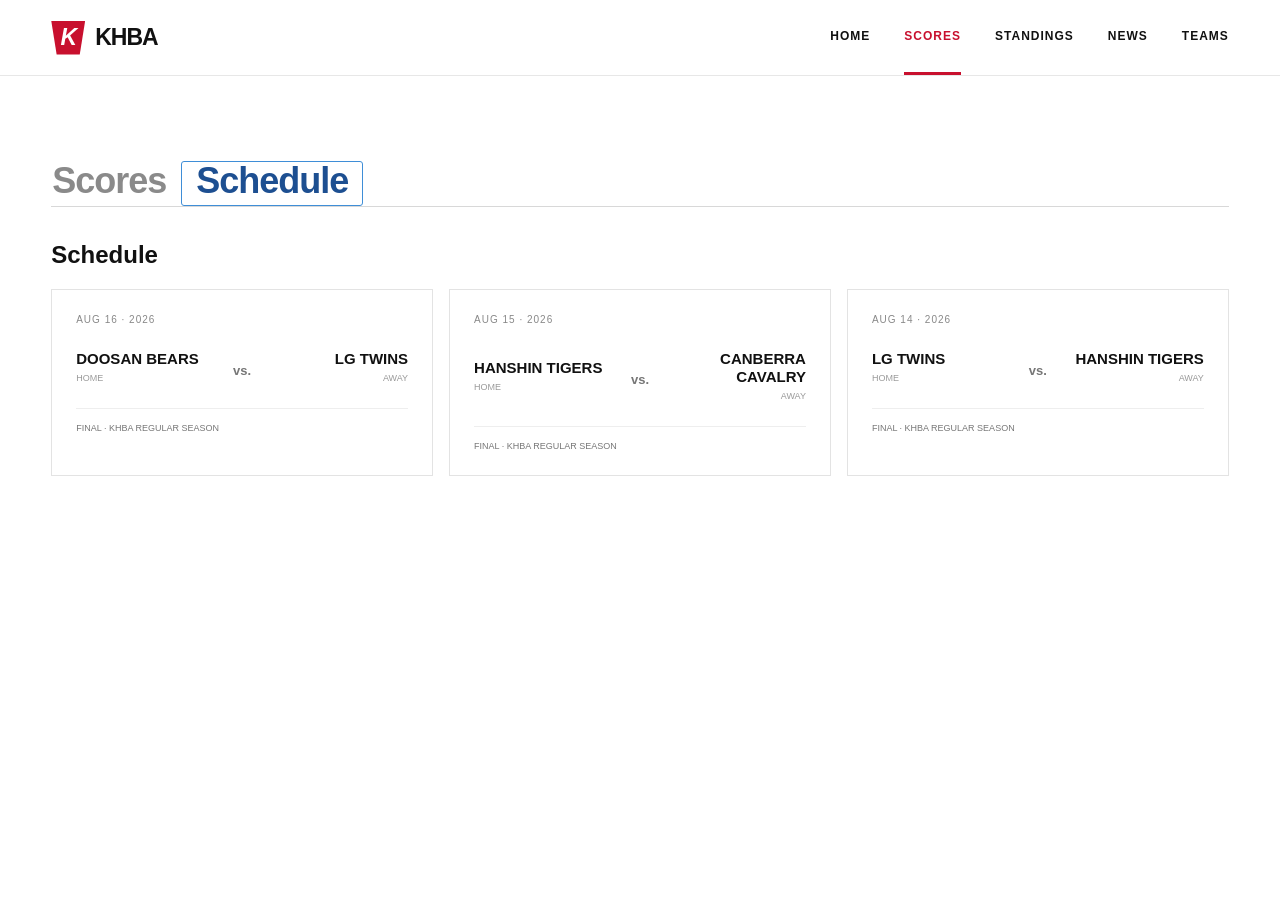
==== schedule.html @ b5b33741 "Create dedicated Schedule page linked from Scores tab" ====
<!DOCTYPE html>
<html lang="ko">
<head><meta charset="UTF-8"><meta name="viewport" content="width=device-width, initial-scale=1.0"><title>Schedule | KHBA</title><link rel="stylesheet" href="style.css"></head>
<body>
<header class="topbar"><div class="container nav-wrap"><a class="brand" href="index.html"><span class="brand-mark">K</span><span>KHBA</span></a><nav class="nav"><a href="index.html">HOME</a><a class="active" href="scores.html">SCORES</a><a href="standings.html">STANDINGS</a><a href="news.html">NEWS</a><a href="teams.html">TEAMS</a></nav></div></header>
<main class="section scores-page"><div class="container"><div class="scores-tabs"><a class="scores-tab" href="scores.html">Scores</a><a class="scores-tab active" href="schedule.html">Schedule</a></div><div class="scores-tab-line"></div><section class="schedule-content"><h1>Schedule</h1><div id="scheduleGrid" class="games-grid"></div></section></div></main>
<script src="script.js"></script>
<script>document.addEventListener('DOMContentLoaded',()=>{const el=document.getElementById('scheduleGrid');if(!el)return;const list=typeof games!=='undefined'?games:[];el.innerHTML=list.map(g=>`<article class="game-card"><div class="date">${g[0]} · 2026</div><div class="game-teams"><div><b>${g[1]}</b><small>HOME</small></div><div class="score"><span style="font-size:13px;color:#777">vs.</span></div><div><b>${g[2]}</b><small>AWAY</small></div></div><div class="status">${g[5]||'SCHEDULED'} · KHBA REGULAR SEASON</div></article>`).join('')||'<p>No games scheduled.</p>'});</script>
</body></html>
---- style.css ----
*{box-sizing:border-box}html{scroll-behavior:smooth}body{margin:0;font-family:Inter,'Noto Sans KR',sans-serif;color:#111;background:#fff}a{text-decoration:none;color:inherit}.container{width:min(1180px,92%);margin:auto}.topbar{height:76px;background:#fff;border-bottom:1px solid #e7e7e7;position:sticky;top:0;z-index:10}.nav-wrap{height:100%;display:flex;align-items:center;justify-content:space-between}.brand{display:flex;align-items:center;gap:10px;font-size:23px;font-weight:900;letter-spacing:-1px}.brand-mark{display:grid;place-items:center;width:34px;height:34px;background:#c8102e;color:#fff;font-style:italic;clip-path:polygon(0 0,100% 0,84% 100%,16% 100%)}.nav{display:flex;gap:34px;font-size:12px;font-weight:800;letter-spacing:1px}.nav a{padding:29px 0;border-bottom:3px solid transparent}.nav a.active,.nav a:hover{color:#c8102e;border-color:#c8102e}.section{padding:85px 0}.games-grid{display:grid;grid-template-columns:repeat(3,1fr);gap:16px}.game-card{border:1px solid #e3e3e3;background:#fff;padding:24px}.game-card .date{font-size:10px;color:#888;letter-spacing:1px}.game-teams{display:grid;grid-template-columns:1fr 42px 1fr;align-items:center;text-align:center;margin:25px 0}.game-teams div:first-child{text-align:left}.game-teams div:last-child{text-align:right}.game-teams b{font-size:15px}.game-teams small{display:block;color:#999;font-size:9px;margin-top:5px}.score{font-size:25px;font-weight:900}.game-card .status{border-top:1px solid #eee;padding-top:14px;font-size:9px;color:#777}.scores-tabs{display:flex;align-items:center;gap:0}.scores-tab{font-size:36px;font-weight:800;letter-spacing:-1px;color:#8a8a8a;padding:0 14px 5px;border:1px solid transparent;border-radius:3px;line-height:1.05}.scores-tab:first-child{padding-left:0}.scores-tab.active{color:#1d4f91;border-color:#3f8ed7}.scores-tab-line{height:1px;background:#d8d8d8;width:100%;margin-bottom:34px}.standings-page .container{width:96%;max-width:1450px}.standings-title{margin-bottom:28px}.standings-heading{display:flex;align-items:center;justify-content:space-between;margin-bottom:25px}.standings-title h1{font-size:38px;line-height:1;margin:0;font-weight:800}.date-picker-wrap{position:relative}.standings-date{height:42px;width:180px;padding:0 14px;border:1px solid #9aa0a6;border-radius:6px;background:#fff;display:flex;align-items:center;justify-content:center;gap:18px;font-size:12px;font-weight:700;white-space:nowrap}.calendar-icon{position:relative;width:18px;height:18px;border:2px solid #1683ff;border-radius:2px}.calendar-popup{position:absolute;top:49px;right:0;width:308px;background:#fff;border:1px solid #9aa0a6;border-radius:5px;padding:10px;z-index:30}.calendar-popup[aria-hidden="true"]{display:none}.calendar-head{display:grid;grid-template-columns:40px 1fr 40px;align-items:center;text-align:center}.calendar-weekdays,.calendar-days{display:grid;grid-template-columns:repeat(7,1fr);text-align:center}.standings-tabs{display:flex;gap:30px;border-bottom:1px solid #e4e4e4;width:max-content}.standings-tab{padding:0 0 8px;font-size:16px;font-weight:700;color:#666}.standings-tab.active{color:#111;border-bottom:3px solid #111;font-weight:900}.standings-filters{display:flex;margin-top:24px}.standings-scroll{width:100%}.full-standings{width:100%;table-layout:fixed;border-collapse:collapse}.full-standings thead{border-bottom:1px solid #d8d8d8}.full-standings th,.full-standings td{text-align:center;white-space:nowrap}.full-standings th:first-child,.full-standings td:first-child{text-align:left;width:20%;padding-left:8px}.full-standings th{padding:7px 0;font-size:10px}.full-standings td{padding:10px 0;font-size:12px;font-weight:700;border:0}.full-standings th:not(:first-child),.full-standings td:not(:first-child){width:5.333%}@media(max-width:800px){.nav{display:none}.section{padding:60px 0}.games-grid{grid-template-columns:1fr}.scores-tab{font-size:28px}.standings-page .container{width:98%}.full-standings th{font-size:8px}.full-standings td{font-size:8px}}
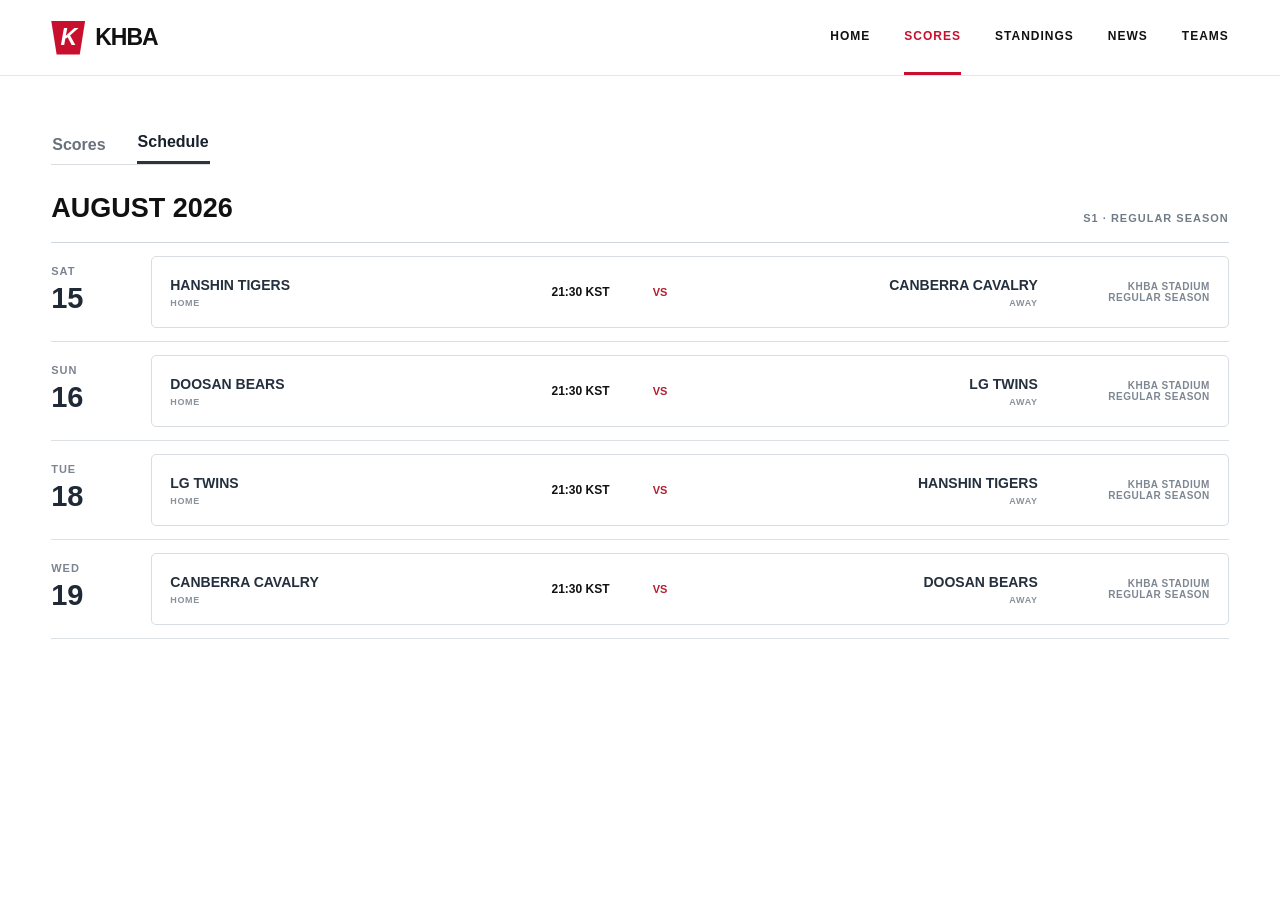
==== commit 5543298b: "Redesign KHBA schedule page" ====
--- a/schedule.html
+++ b/schedule.html
@@ -1,9 +1 @@
-<!DOCTYPE html>
-<html lang="ko">
-<head><meta charset="UTF-8"><meta name="viewport" content="width=device-width, initial-scale=1.0"><title>Schedule | KHBA</title><link rel="stylesheet" href="style.css"></head>
-<body>
-<header class="topbar"><div class="container nav-wrap"><a class="brand" href="index.html"><span class="brand-mark">K</span><span>KHBA</span></a><nav class="nav"><a href="index.html">HOME</a><a class="active" href="scores.html">SCORES</a><a href="standings.html">STANDINGS</a><a href="news.html">NEWS</a><a href="teams.html">TEAMS</a></nav></div></header>
-<main class="section scores-page"><div class="container"><div class="scores-tabs"><a class="scores-tab" href="scores.html">Scores</a><a class="scores-tab active" href="schedule.html">Schedule</a></div><div class="scores-tab-line"></div><section class="schedule-content"><h1>Schedule</h1><div id="scheduleGrid" class="games-grid"></div></section></div></main>
-<script src="script.js"></script>
-<script>document.addEventListener('DOMContentLoaded',()=>{const el=document.getElementById('scheduleGrid');if(!el)return;const list=typeof games!=='undefined'?games:[];el.innerHTML=list.map(g=>`<article class="game-card"><div class="date">${g[0]} · 2026</div><div class="game-teams"><div><b>${g[1]}</b><small>HOME</small></div><div class="score"><span style="font-size:13px;color:#777">vs.</span></div><div><b>${g[2]}</b><small>AWAY</small></div></div><div class="status">${g[5]||'SCHEDULED'} · KHBA REGULAR SEASON</div></article>`).join('')||'<p>No games scheduled.</p>'});</script>
-</body></html>+<!DOCTYPE html><html lang="ko"><head><meta charset="UTF-8"><meta name="viewport" content="width=device-width, initial-scale=1.0"><title>Schedule | KHBA</title><link rel="stylesheet" href="style.css"><style>.schedule-page{padding-top:58px}.scores-tabs{display:flex;align-items:flex-end;gap:30px;border-bottom:1px solid #d9dde1;width:max-content}.scores-tab{display:block;padding:0 1px 11px;font-size:16px;font-weight:700;line-height:1;color:#69717a}.scores-tab.active{color:#17202b;border-bottom:3px solid #2d343b;font-weight:900}.schedule-head{display:flex;justify-content:space-between;align-items:end;margin:28px 0 18px}.schedule-head h1{margin:0;font-size:27px;font-weight:900}.schedule-season{font-size:11px;font-weight:900;letter-spacing:1px;color:#727c88}.schedule-list{border-top:1px solid #cfd5dc}.schedule-date{display:grid;grid-template-columns:100px 1fr;border-bottom:1px solid #dce1e6}.schedule-day{padding:22px 0}.dow{display:block;font-size:11px;font-weight:900;letter-spacing:1px;color:#7b8490;margin-bottom:5px}.num{font-size:29px;font-weight:900;color:#202a37}.schedule-games{padding:13px 0}.schedule-game{display:grid;grid-template-columns:1fr 100px 35px 1fr 160px;align-items:center;gap:12px;min-height:72px;padding:0 18px;border:1px solid #d8dde5;border-radius:5px;background:#fff}.schedule-team{font-size:14px;font-weight:900;color:#25303e}.schedule-team.away{text-align:right}.team-tag{display:block;margin-top:5px;font-size:9px;font-weight:800;letter-spacing:.7px;color:#89919b}.time{font-size:12px;font-weight:900;text-align:center}.vs{font-size:11px;font-weight:900;text-align:center;color:#b41e30}.meta{text-align:right;font-size:10px;font-weight:800;letter-spacing:.5px;color:#7d8792}@media(max-width:700px){.schedule-page{padding-top:36px}.schedule-date{grid-template-columns:72px 1fr}.schedule-game{grid-template-columns:1fr 55px 24px 1fr;padding:0 10px;gap:6px}.meta{display:none}.schedule-team{font-size:11px}.time{font-size:10px}}</style></head><body><header class="topbar"><div class="container nav-wrap"><a class="brand" href="index.html"><span class="brand-mark">K</span><span>KHBA</span></a><nav class="nav"><a href="index.html">HOME</a><a class="active" href="scores.html">SCORES</a><a href="standings.html">STANDINGS</a><a href="news.html">NEWS</a><a href="teams.html">TEAMS</a></nav></div></header><main class="section schedule-page"><div class="container"><div class="scores-tabs"><a class="scores-tab" href="scores.html">Scores</a><a class="scores-tab active" href="schedule.html">Schedule</a></div><div class="schedule-head"><h1>AUGUST 2026</h1><span class="schedule-season">S1 · REGULAR SEASON</span></div><div class="schedule-list" id="scheduleList"></div></div></main><script>document.addEventListener('DOMContentLoaded',()=>{const games=[['SAT','15','HANSHIN TIGERS','CANBERRA CAVALRY'],['SUN','16','DOOSAN BEARS','LG TWINS'],['TUE','18','LG TWINS','HANSHIN TIGERS'],['WED','19','CANBERRA CAVALRY','DOOSAN BEARS']];document.getElementById('scheduleList').innerHTML=games.map(g=>`<section class="schedule-date"><div class="schedule-day"><span class="dow">${g[0]}</span><span class="num">${g[1]}</span></div><div class="schedule-games"><article class="schedule-game"><div class="schedule-team">${g[2]}<small class="team-tag">HOME</small></div><div class="time">21:30 KST</div><div class="vs">VS</div><div class="schedule-team away">${g[3]}<small class="team-tag">AWAY</small></div><div class="meta">KHBA STADIUM<br>REGULAR SEASON</div></article></div></section>`).join('')})</script></body></html>
--- a/style.css
+++ b/style.css
@@ -1 +1,4 @@
-*{box-sizing:border-box}html{scroll-behavior:smooth}body{margin:0;font-family:Inter,'Noto Sans KR',sans-serif;color:#111;background:#fff}a{text-decoration:none;color:inherit}.container{width:min(1180px,92%);margin:auto}.topbar{height:76px;background:#fff;border-bottom:1px solid #e7e7e7;position:sticky;top:0;z-index:10}.nav-wrap{height:100%;display:flex;align-items:center;justify-content:space-between}.brand{display:flex;align-items:center;gap:10px;font-size:23px;font-weight:900;letter-spacing:-1px}.brand-mark{display:grid;place-items:center;width:34px;height:34px;background:#c8102e;color:#fff;font-style:italic;clip-path:polygon(0 0,100% 0,84% 100%,16% 100%)}.nav{display:flex;gap:34px;font-size:12px;font-weight:800;letter-spacing:1px}.nav a{padding:29px 0;border-bottom:3px solid transparent}.nav a.active,.nav a:hover{color:#c8102e;border-color:#c8102e}.section{padding:85px 0}.games-grid{display:grid;grid-template-columns:repeat(3,1fr);gap:16px}.game-card{border:1px solid #e3e3e3;background:#fff;padding:24px}.game-card .date{font-size:10px;color:#888;letter-spacing:1px}.game-teams{display:grid;grid-template-columns:1fr 42px 1fr;align-items:center;text-align:center;margin:25px 0}.game-teams div:first-child{text-align:left}.game-teams div:last-child{text-align:right}.game-teams b{font-size:15px}.game-teams small{display:block;color:#999;font-size:9px;margin-top:5px}.score{font-size:25px;font-weight:900}.game-card .status{border-top:1px solid #eee;padding-top:14px;font-size:9px;color:#777}.scores-tabs{display:flex;align-items:center;gap:0}.scores-tab{font-size:36px;font-weight:800;letter-spacing:-1px;color:#8a8a8a;padding:0 14px 5px;border:1px solid transparent;border-radius:3px;line-height:1.05}.scores-tab:first-child{padding-left:0}.scores-tab.active{color:#1d4f91;border-color:#3f8ed7}.scores-tab-line{height:1px;background:#d8d8d8;width:100%;margin-bottom:34px}.standings-page .container{width:96%;max-width:1450px}.standings-title{margin-bottom:28px}.standings-heading{display:flex;align-items:center;justify-content:space-between;margin-bottom:25px}.standings-title h1{font-size:38px;line-height:1;margin:0;font-weight:800}.date-picker-wrap{position:relative}.standings-date{height:42px;width:180px;padding:0 14px;border:1px solid #9aa0a6;border-radius:6px;background:#fff;display:flex;align-items:center;justify-content:center;gap:18px;font-size:12px;font-weight:700;white-space:nowrap}.calendar-icon{position:relative;width:18px;height:18px;border:2px solid #1683ff;border-radius:2px}.calendar-popup{position:absolute;top:49px;right:0;width:308px;background:#fff;border:1px solid #9aa0a6;border-radius:5px;padding:10px;z-index:30}.calendar-popup[aria-hidden="true"]{display:none}.calendar-head{display:grid;grid-template-columns:40px 1fr 40px;align-items:center;text-align:center}.calendar-weekdays,.calendar-days{display:grid;grid-template-columns:repeat(7,1fr);text-align:center}.standings-tabs{display:flex;gap:30px;border-bottom:1px solid #e4e4e4;width:max-content}.standings-tab{padding:0 0 8px;font-size:16px;font-weight:700;color:#666}.standings-tab.active{color:#111;border-bottom:3px solid #111;font-weight:900}.standings-filters{display:flex;margin-top:24px}.standings-scroll{width:100%}.full-standings{width:100%;table-layout:fixed;border-collapse:collapse}.full-standings thead{border-bottom:1px solid #d8d8d8}.full-standings th,.full-standings td{text-align:center;white-space:nowrap}.full-standings th:first-child,.full-standings td:first-child{text-align:left;width:20%;padding-left:8px}.full-standings th{padding:7px 0;font-size:10px}.full-standings td{padding:10px 0;font-size:12px;font-weight:700;border:0}.full-standings th:not(:first-child),.full-standings td:not(:first-child){width:5.333%}@media(max-width:800px){.nav{display:none}.section{padding:60px 0}.games-grid{grid-template-columns:1fr}.scores-tab{font-size:28px}.standings-page .container{width:98%}.full-standings th{font-size:8px}.full-standings td{font-size:8px}}+*{box-sizing:border-box}html{scroll-behavior:smooth}body{margin:0;font-family:Inter,'Noto Sans KR',sans-serif;color:#111;background:#fff}a{text-decoration:none;color:inherit}.container{width:min(1180px,92%);margin:auto}.topbar{height:76px;background:#fff;border-bottom:1px solid #e7e7e7;position:sticky;top:0;z-index:10}.nav-wrap{height:100%;display:flex;align-items:center;justify-content:space-between}.brand{display:flex;align-items:center;gap:10px;font-size:23px;font-weight:900;letter-spacing:-1px}.brand-mark{display:grid;place-items:center;width:34px;height:34px;background:#c8102e;color:#fff;font-style:italic;clip-path:polygon(0 0,100% 0,84% 100%,16% 100%)}.nav{display:flex;gap:34px;font-size:12px;font-weight:800;letter-spacing:1px}.nav a{padding:29px 0;border-bottom:3px solid transparent}.nav a.active,.nav a:hover{color:#c8102e;border-color:#c8102e}.section{padding:85px 0}.standings-page{padding:58px 0 76px}.standings-page .container{width:92%;max-width:1420px}.standings-title{margin-bottom:32px}.standings-heading{display:flex;align-items:flex-start;justify-content:space-between;margin-bottom:26px}.standings-title h1{font-size:38px;line-height:1.05;margin:0;font-weight:800;letter-spacing:-1px}.date-picker-wrap{position:relative}.standings-date{height:48px;min-width:190px;padding:0 19px;border:1px solid #c5ccd4;border-radius:10px;background:#fff;display:flex;align-items:center;justify-content:center;gap:13px;font-size:13px;font-weight:800;color:#202a35;white-space:nowrap;box-shadow:0 2px 8px rgba(24,36,50,.05);cursor:pointer;transition:border-color .15s,box-shadow .15s,transform .15s}.standings-date:hover{border-color:#4e83ba;box-shadow:0 4px 12px rgba(24,76,130,.1);transform:translateY(-1px)}.calendar-icon{position:relative;width:18px;height:18px;border:1.8px solid #2e75bc;border-radius:3px}.calendar-icon:before{content:'';position:absolute;left:-1.8px;right:-1.8px;top:4px;border-top:1.8px solid #2e75bc}.calendar-icon:after{content:'';position:absolute;left:3px;top:-4px;width:8px;height:4px;border-left:1.8px solid #2e75bc;border-right:1.8px solid #2e75bc}.calendar-popup{position:absolute;top:58px;right:0;width:320px;background:#fff;border:1px solid #d5dbe2;border-radius:14px;padding:14px;z-index:30;box-shadow:0 18px 45px rgba(21,34,49,.16)}.calendar-popup[aria-hidden="true"]{display:none}.calendar-head{display:grid;grid-template-columns:42px 1fr 42px;align-items:center;text-align:center;height:40px}.calendar-head strong{font-size:15px;font-weight:800;color:#202a35}.calendar-nav{width:34px;height:34px;margin:auto;border:1px solid transparent;border-radius:8px;background:#fff;font-size:24px;line-height:1;color:#718091;cursor:pointer}.calendar-nav:hover{border-color:#d8dee5;background:#f6f8fa}.calendar-weekdays{margin:7px 0 4px;display:grid;grid-template-columns:repeat(7,1fr);text-align:center}.calendar-weekdays span{font-size:10px;font-weight:800;color:#8a96a3;padding:8px 0}.calendar-days{display:grid;grid-template-columns:repeat(7,1fr);gap:2px;text-align:center}.calendar-days button{height:36px;border:0;background:#fff;font-size:12px;font-weight:700;color:#34404d;border-radius:8px;cursor:pointer}.calendar-days button:hover{background:#eef4fa;color:#1f68aa}.calendar-days .muted-day{color:#b8c0c9}.calendar-days .today{color:#176cc1;font-weight:900}.calendar-days .selected{background:#246fb5;color:#fff}.calendar-days .selected:hover{background:#246fb5;color:#fff}.standings-tabs{display:flex;gap:31px;border-bottom:1px solid #d9dde1;width:max-content}.standings-tab{padding:0 1px 10px;font-size:16px;font-weight:700;color:#69717a;line-height:1}.standings-tab.active{color:#17202b;border-bottom:3px solid #2d343b;font-weight:900}.standings-filters{display:flex;gap:8px;margin-top:22px}.standings-filters button{position:relative;width:70px;height:38px;padding:0 23px 0 10px;border:1px solid #aeb4bb;border-radius:5px;background:#fff;font-size:13px;font-weight:700;text-align:left}.standings-filters button.cbl-filter{width:72px}.standings-filters button span{position:absolute;right:11px;top:50%;width:7px;height:7px;margin:0;transform:translateY(-62%)}.standings-filters button span:after{content:'';position:absolute;left:0;top:0;width:6px;height:6px;border-right:1px solid #27313a;border-bottom:1px solid #27313a;transform:rotate(45deg);font-size:0;line-height:0}.standings-scroll{width:100%;overflow-x:auto}.full-standings{width:100%;min-width:1120px;table-layout:fixed;border-collapse:collapse}.full-standings thead{border-bottom:1px solid #cfd4da}.full-standings th,.full-standings td{text-align:center;white-space:nowrap}.full-standings th:first-child,.full-standings td:first-child{text-align:left;width:20%;padding-left:7px}.full-standings th{padding:8px 0 9px;font-size:10px;font-weight:800;letter-spacing:.2px;color:#4e5862}.full-standings td{padding:10px 0;font-size:12px;font-weight:700;border:0;color:#1f2832}.full-standings td:first-child{font-weight:800;letter-spacing:.1px}.full-standings th:not(:first-child),.full-standings td:not(:first-child){width:5.333%}@media(max-width:800px){.nav{display:none}.standings-page{padding-top:36px}.standings-page .container{width:94%}.standings-heading{gap:20px}.standings-title h1{font-size:34px}.standings-date{min-width:170px;height:46px;font-size:12px}.calendar-popup{width:300px}.calendar-days button{height:34px}}
+
+/* Completely redesigned standings calendar */
+.standings-date{height:52px;min-width:218px;padding:0 18px 0 15px;border:0;border-radius:4px;background:#111a24;color:#fff;justify-content:flex-start;gap:12px;box-shadow:inset 0 0 0 1px #111a24,0 5px 14px rgba(15,27,40,.12)}.standings-date:hover{border-color:transparent;background:#1b2835;box-shadow:inset 0 0 0 1px #1b2835,0 7px 18px rgba(15,27,40,.18);transform:translateY(-1px)}.calendar-icon{width:22px;height:22px;border:0;border-radius:0;background:#e03a3e;flex:0 0 22px}.calendar-icon:before{left:0;right:0;top:6px;border-top:2px solid #fff}.calendar-icon:after{left:5px;top:-3px;width:10px;height:6px;border-left:2px solid #fff;border-right:2px solid #fff}.calendar-popup{top:62px;width:330px;padding:0;border:0;border-radius:4px;overflow:hidden;background:#fff;box-shadow:0 22px 55px rgba(13,23,34,.24)}.calendar-head{height:62px;grid-template-columns:54px 1fr 54px;background:#111a24;color:#fff}.calendar-head strong{font-size:14px;font-weight:900;letter-spacing:.7px;color:#fff;text-transform:uppercase}.calendar-nav{width:54px;height:62px;border:0;border-radius:0;background:transparent;color:#fff;font-size:28px}.calendar-nav:hover{border:0;background:#253342;color:#fff}.calendar-weekdays{margin:0;padding:11px 14px 5px;background:#f4f5f6;border-bottom:1px solid #e2e4e7}.calendar-weekdays span{font-size:10px;font-weight:900;letter-spacing:.6px;color:#6b727b;padding:5px 0}.calendar-days{gap:0;padding:10px 14px 14px;background:#fff}.calendar-days button{height:40px;border-radius:0;font-size:12px;font-weight:800;color:#2a323a}.calendar-days button:hover{background:#edf0f3;color:#111a24}.calendar-days .muted-day{color:#c7ccd1}.calendar-days .today{position:relative;color:#d52f34;font-weight:900}.calendar-days .today:not(.selected):after{content:'';position:absolute;left:50%;bottom:5px;width:4px;height:4px;background:#d52f34;border-radius:50%;transform:translateX(-50%)}.calendar-days .selected{background:#d52f34;color:#fff}.calendar-days .selected:hover{background:#bf292e;color:#fff}@media(max-width:800px){.standings-date{min-width:190px;height:50px}.calendar-popup{width:300px}.calendar-days button{height:36px}}
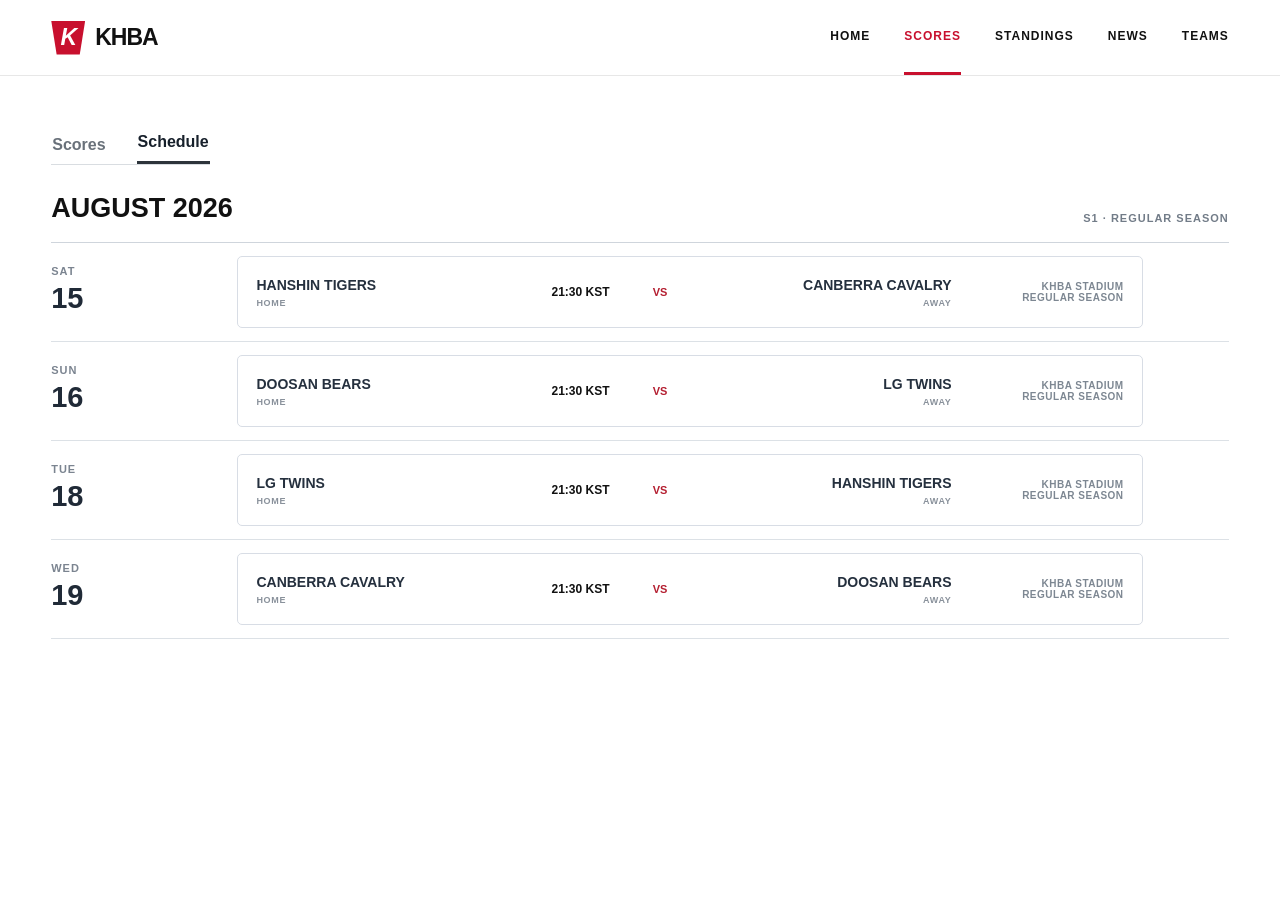
==== commit 742ace3c: "Reduce schedule game card width and center cards" ====
--- a/schedule.html
+++ b/schedule.html
@@ -1 +1 @@
-<!DOCTYPE html><html lang="ko"><head><meta charset="UTF-8"><meta name="viewport" content="width=device-width, initial-scale=1.0"><title>Schedule | KHBA</title><link rel="stylesheet" href="style.css"><style>.schedule-page{padding-top:58px}.scores-tabs{display:flex;align-items:flex-end;gap:30px;border-bottom:1px solid #d9dde1;width:max-content}.scores-tab{display:block;padding:0 1px 11px;font-size:16px;font-weight:700;line-height:1;color:#69717a}.scores-tab.active{color:#17202b;border-bottom:3px solid #2d343b;font-weight:900}.schedule-head{display:flex;justify-content:space-between;align-items:end;margin:28px 0 18px}.schedule-head h1{margin:0;font-size:27px;font-weight:900}.schedule-season{font-size:11px;font-weight:900;letter-spacing:1px;color:#727c88}.schedule-list{border-top:1px solid #cfd5dc}.schedule-date{display:grid;grid-template-columns:100px 1fr;border-bottom:1px solid #dce1e6}.schedule-day{padding:22px 0}.dow{display:block;font-size:11px;font-weight:900;letter-spacing:1px;color:#7b8490;margin-bottom:5px}.num{font-size:29px;font-weight:900;color:#202a37}.schedule-games{padding:13px 0}.schedule-game{display:grid;grid-template-columns:1fr 100px 35px 1fr 160px;align-items:center;gap:12px;min-height:72px;padding:0 18px;border:1px solid #d8dde5;border-radius:5px;background:#fff}.schedule-team{font-size:14px;font-weight:900;color:#25303e}.schedule-team.away{text-align:right}.team-tag{display:block;margin-top:5px;font-size:9px;font-weight:800;letter-spacing:.7px;color:#89919b}.time{font-size:12px;font-weight:900;text-align:center}.vs{font-size:11px;font-weight:900;text-align:center;color:#b41e30}.meta{text-align:right;font-size:10px;font-weight:800;letter-spacing:.5px;color:#7d8792}@media(max-width:700px){.schedule-page{padding-top:36px}.schedule-date{grid-template-columns:72px 1fr}.schedule-game{grid-template-columns:1fr 55px 24px 1fr;padding:0 10px;gap:6px}.meta{display:none}.schedule-team{font-size:11px}.time{font-size:10px}}</style></head><body><header class="topbar"><div class="container nav-wrap"><a class="brand" href="index.html"><span class="brand-mark">K</span><span>KHBA</span></a><nav class="nav"><a href="index.html">HOME</a><a class="active" href="scores.html">SCORES</a><a href="standings.html">STANDINGS</a><a href="news.html">NEWS</a><a href="teams.html">TEAMS</a></nav></div></header><main class="section schedule-page"><div class="container"><div class="scores-tabs"><a class="scores-tab" href="scores.html">Scores</a><a class="scores-tab active" href="schedule.html">Schedule</a></div><div class="schedule-head"><h1>AUGUST 2026</h1><span class="schedule-season">S1 · REGULAR SEASON</span></div><div class="schedule-list" id="scheduleList"></div></div></main><script>document.addEventListener('DOMContentLoaded',()=>{const games=[['SAT','15','HANSHIN TIGERS','CANBERRA CAVALRY'],['SUN','16','DOOSAN BEARS','LG TWINS'],['TUE','18','LG TWINS','HANSHIN TIGERS'],['WED','19','CANBERRA CAVALRY','DOOSAN BEARS']];document.getElementById('scheduleList').innerHTML=games.map(g=>`<section class="schedule-date"><div class="schedule-day"><span class="dow">${g[0]}</span><span class="num">${g[1]}</span></div><div class="schedule-games"><article class="schedule-game"><div class="schedule-team">${g[2]}<small class="team-tag">HOME</small></div><div class="time">21:30 KST</div><div class="vs">VS</div><div class="schedule-team away">${g[3]}<small class="team-tag">AWAY</small></div><div class="meta">KHBA STADIUM<br>REGULAR SEASON</div></article></div></section>`).join('')})</script></body></html>+<!DOCTYPE html><html lang="ko"><head><meta charset="UTF-8"><meta name="viewport" content="width=device-width, initial-scale=1.0"><title>Schedule | KHBA</title><link rel="stylesheet" href="style.css"><style>.schedule-page{padding-top:58px}.scores-tabs{display:flex;align-items:flex-end;gap:30px;border-bottom:1px solid #d9dde1;width:max-content}.scores-tab{display:block;padding:0 1px 11px;font-size:16px;font-weight:700;line-height:1;color:#69717a}.scores-tab.active{color:#17202b;border-bottom:3px solid #2d343b;font-weight:900}.schedule-head{display:flex;justify-content:space-between;align-items:end;margin:28px 0 18px}.schedule-head h1{margin:0;font-size:27px;font-weight:900}.schedule-season{font-size:11px;font-weight:900;letter-spacing:1px;color:#727c88}.schedule-list{border-top:1px solid #cfd5dc}.schedule-date{display:grid;grid-template-columns:100px 1fr;border-bottom:1px solid #dce1e6}.schedule-day{padding:22px 0}.dow{display:block;font-size:11px;font-weight:900;letter-spacing:1px;color:#7b8490;margin-bottom:5px}.num{font-size:29px;font-weight:900;color:#202a37}.schedule-games{padding:13px 0;display:flex;justify-content:center}.schedule-game{display:grid;grid-template-columns:1fr 100px 35px 1fr 160px;align-items:center;gap:12px;min-height:72px;padding:0 18px;border:1px solid #d8dde5;border-radius:5px;background:#fff;width:84%;max-width:1080px}.schedule-team{font-size:14px;font-weight:900;color:#25303e}.schedule-team.away{text-align:right}.team-tag{display:block;margin-top:5px;font-size:9px;font-weight:800;letter-spacing:.7px;color:#89919b}.time{font-size:12px;font-weight:900;text-align:center}.vs{font-size:11px;font-weight:900;text-align:center;color:#b41e30}.meta{text-align:right;font-size:10px;font-weight:800;letter-spacing:.5px;color:#7d8792}@media(max-width:700px){.schedule-page{padding-top:36px}.schedule-date{grid-template-columns:72px 1fr}.schedule-game{width:100%;grid-template-columns:1fr 55px 24px 1fr;padding:0 10px;gap:6px}.meta{display:none}.schedule-team{font-size:11px}.time{font-size:10px}}</style></head><body><header class="topbar"><div class="container nav-wrap"><a class="brand" href="index.html"><span class="brand-mark">K</span><span>KHBA</span></a><nav class="nav"><a href="index.html">HOME</a><a class="active" href="scores.html">SCORES</a><a href="standings.html">STANDINGS</a><a href="news.html">NEWS</a><a href="teams.html">TEAMS</a></nav></div></header><main class="section schedule-page"><div class="container"><div class="scores-tabs"><a class="scores-tab" href="scores.html">Scores</a><a class="scores-tab active" href="schedule.html">Schedule</a></div><div class="schedule-head"><h1>AUGUST 2026</h1><span class="schedule-season">S1 · REGULAR SEASON</span></div><div class="schedule-list" id="scheduleList"></div></div></main><script>document.addEventListener('DOMContentLoaded',()=>{const games=[['SAT','15','HANSHIN TIGERS','CANBERRA CAVALRY'],['SUN','16','DOOSAN BEARS','LG TWINS'],['TUE','18','LG TWINS','HANSHIN TIGERS'],['WED','19','CANBERRA CAVALRY','DOOSAN BEARS']];document.getElementById('scheduleList').innerHTML=games.map(g=>`<section class="schedule-date"><div class="schedule-day"><span class="dow">${g[0]}</span><span class="num">${g[1]}</span></div><div class="schedule-games"><article class="schedule-game"><div class="schedule-team">${g[2]}<small class="team-tag">HOME</small></div><div class="time">21:30 KST</div><div class="vs">VS</div><div class="schedule-team away">${g[3]}<small class="team-tag">AWAY</small></div><div class="meta">KHBA STADIUM<br>REGULAR SEASON</div></article></div></section>`).join('')})</script></body></html>
